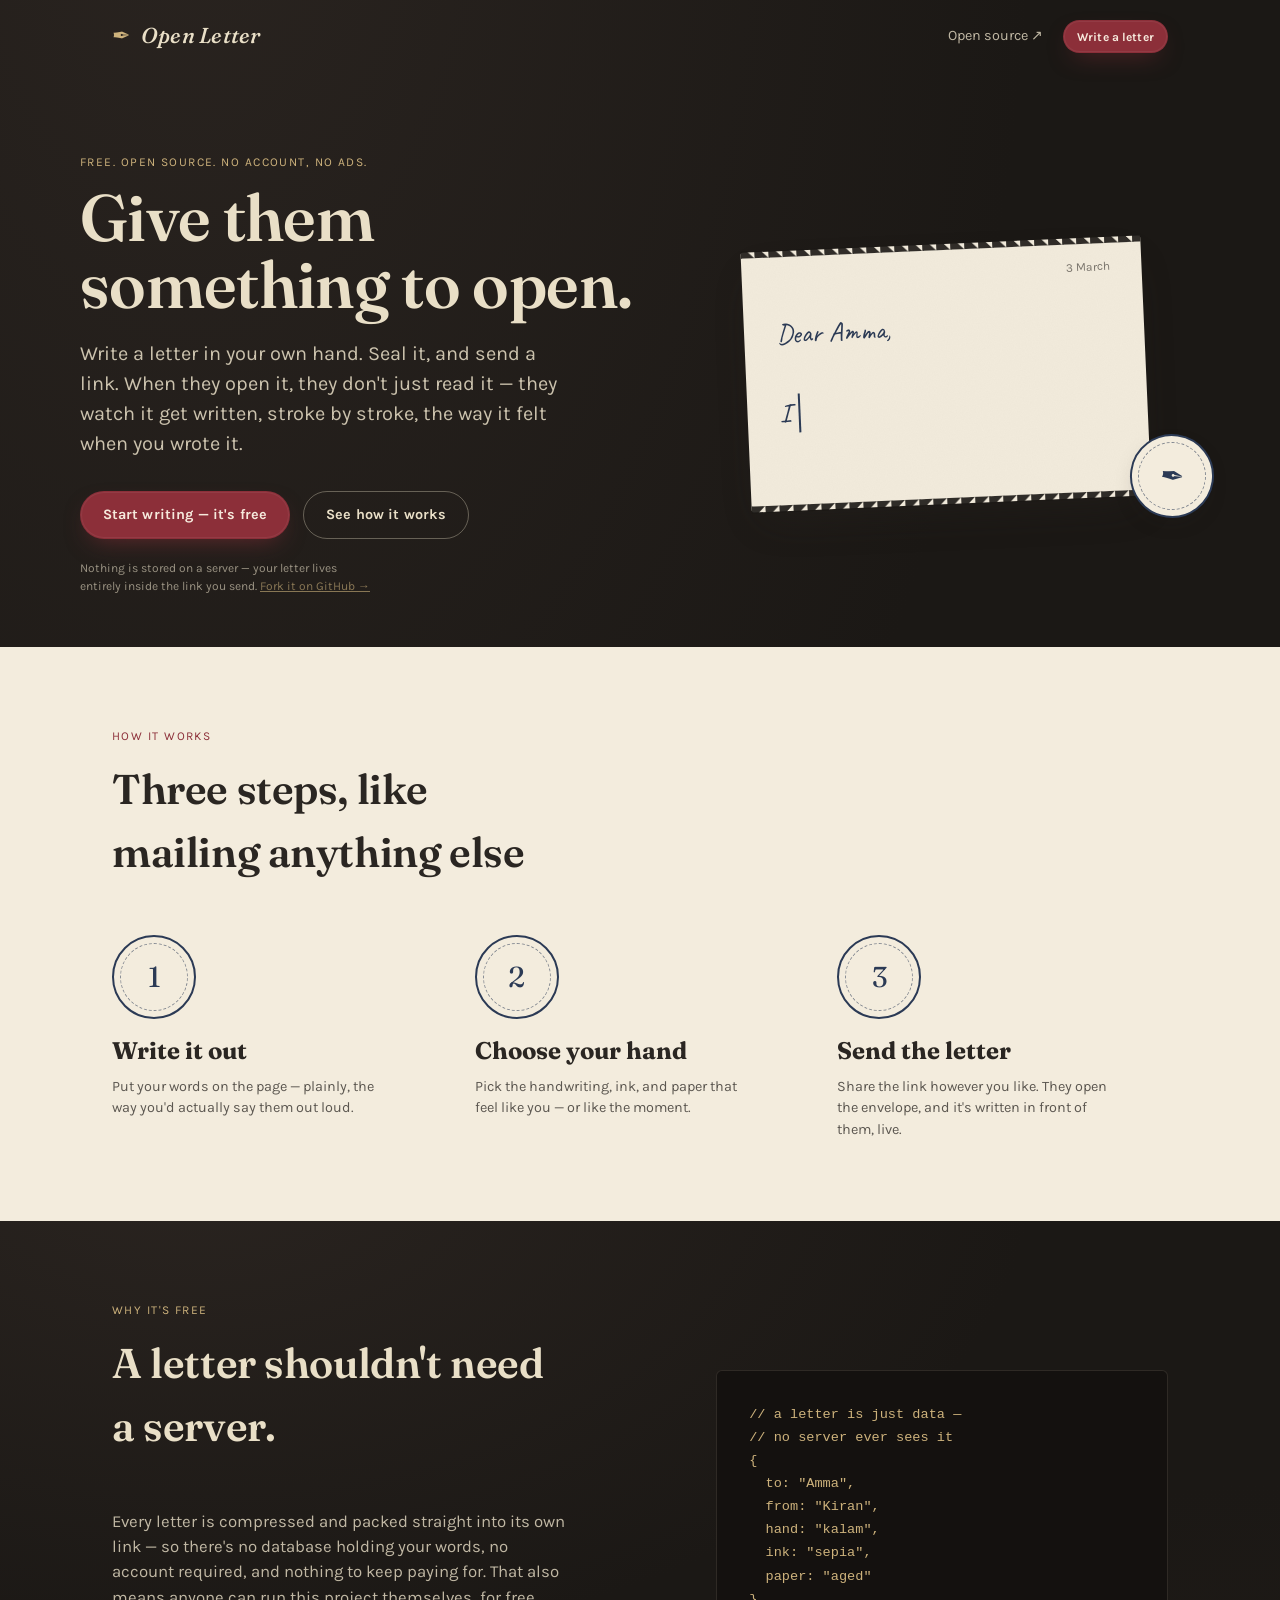
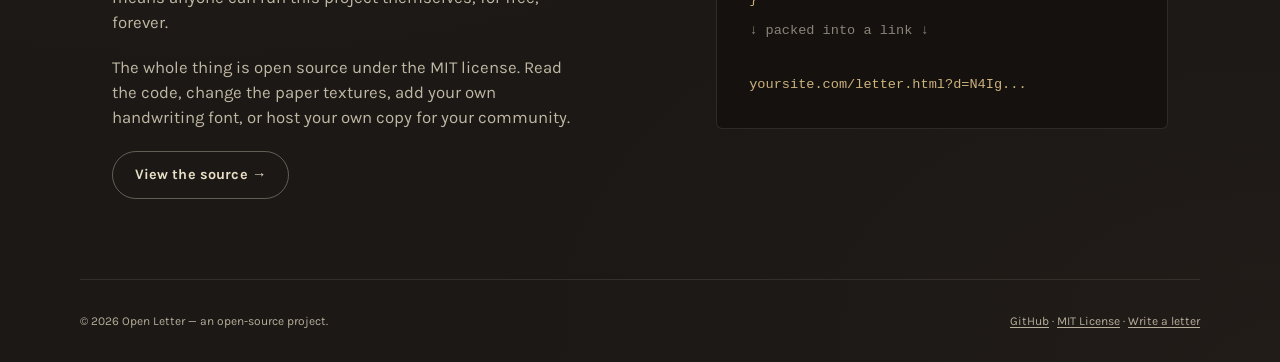
==== index.html @ 161377d2 "Change folder structure" ====
<!doctype html>
<html lang="en">
<head>
<meta charset="utf-8">
<meta name="viewport" content="width=device-width, initial-scale=1">
<title>Open Letter — write a real letter, in your own hand</title>
<meta name="description" content="A free, open-source way to write a letter and send it as a link. When they open it, they watch it get written — live, in your handwriting.">
<meta name="theme-color" content="#1b1815">
<link rel="icon" href="data:image/svg+xml,<svg xmlns=%22http://www.w3.org/2000/svg%22 viewBox=%220 0 100 100%22><circle cx=%2250%22 cy=%2250%22 r=%2246%22 fill=%22%238c2f39%22/><text x=%2250%22 y=%2264%22 font-size=%2255%22 text-anchor=%22middle%22 fill=%22%23f6e9dc%22 font-family=%22serif%22>&#9993;</text></svg>">
<link rel="stylesheet" href="assets/css/style.css">
<link rel="stylesheet" href="assets/css/home.css">
</head>
<body class="chrome-bg">

<header class="container">
  <nav class="site-nav">
    <a class="brand" href="index.html"><span class="brand-mark">✒</span> Open Letter</a>
    <div class="nav-links">
      <a class="nav-link" href="https://github.com/" target="_blank" rel="noopener">Open source ↗</a>
      <a class="btn btn-seal btn-sm" href="write.html">Write a letter</a>
    </div>
  </nav>
</header>

<main>
  <!-- ============ HERO ============ -->
  <section class="hero container">
    <div class="hero-copy">
      <p class="eyebrow">Free. Open source. No account, no ads.</p>
      <h1 class="hero-title">Give them<br>something to open.</h1>
      <p class="hero-lead">
        Write a letter in your own hand. Seal it, and send a link. When they
        open it, they don't just read it — they watch it get written,
        stroke by stroke, the way it felt when you wrote it.
      </p>
      <div class="hero-actions">
        <a class="btn btn-seal" href="write.html">Start writing — it's free</a>
        <a class="btn btn-ghost" href="#how">See how it works</a>
      </div>
      <p class="hero-meta">Nothing is stored on a server — your letter lives entirely inside the link you send. <a href="https://github.com/" target="_blank" rel="noopener">Fork it on GitHub →</a></p>
    </div>

    <div class="hero-demo" aria-hidden="true">
      <div class="paper-card paper--parchment demo-card" style="--rot:-2.5deg">
        <div class="grain"></div>
        <p class="demo-date ink-charcoal">3 March</p>
        <p class="demo-text ink-navy" id="demoText"></p>
      </div>
      <div class="postmark demo-postmark">✒</div>
    </div>
  </section>

  <!-- ============ HOW IT WORKS ============ -->
  <section id="how" class="how-section">
    <div class="container">
      <p class="eyebrow eyebrow--dark">How it works</p>
      <h2 class="section-title">Three steps, like mailing anything else</h2>

      <ol class="steps">
        <li class="step">
          <span class="postmark">1</span>
          <div>
            <h3>Write it out</h3>
            <p>Put your words on the page — plainly, the way you'd actually say them out loud.</p>
          </div>
        </li>
        <li class="step">
          <span class="postmark">2</span>
          <div>
            <h3>Choose your hand</h3>
            <p>Pick the handwriting, ink, and paper that feel like you — or like the moment.</p>
          </div>
        </li>
        <li class="step">
          <span class="postmark">3</span>
          <div>
            <h3>Send the letter</h3>
            <p>Share the link however you like. They open the envelope, and it's written in front of them, live.</p>
          </div>
        </li>
      </ol>
    </div>
  </section>

  <!-- ============ WHY FREE / OPEN SOURCE ============ -->
  <section class="oss-section chrome-bg">
    <div class="container oss-grid">
      <div>
        <p class="eyebrow">Why it's free</p>
        <h2 class="section-title section-title--light">A letter shouldn't need a server.</h2>
        <p class="oss-copy">
          Every letter is compressed and packed straight into its own link —
          so there's no database holding your words, no account required, and
          nothing to keep paying for. That also means anyone can run this
          project themselves, for free, forever.
        </p>
        <p class="oss-copy">
          The whole thing is open source under the MIT license. Read the code,
          change the paper textures, add your own handwriting font, or host
          your own copy for your community.
        </p>
        <a class="btn btn-ghost" href="https://github.com/" target="_blank" rel="noopener">View the source →</a>
      </div>
      <div class="oss-card">
        <pre class="code-snippet"><code>// a letter is just data —
// no server ever sees it
{
  to: "Amma",
  from: "Kiran",
  hand: "kalam",
  ink: "sepia",
  paper: "aged"
}
<span class="code-arrow">↓ packed into a link ↓</span>
yoursite.com/letter.html?d=N4Ig...</code></pre>
      </div>
    </div>
  </section>
</main>

<footer class="site-footer container">
  <span>© <span id="year"></span> Open Letter — an open-source project.</span>
  <span><a href="https://github.com/" target="_blank" rel="noopener">GitHub</a> · <a href="LICENSE">MIT License</a> · <a href="write.html">Write a letter</a></span>
</footer>

<script>document.getElementById('year').textContent = new Date().getFullYear();</script>
<script src="assets/js/home.js"></script>
</body>
</html>
---- assets/css/style.css ----
@import url('tokens.css');
@import url('https://fonts.googleapis.com/css2?family=Fraunces:ital,opsz,wght@0,9..144,400;0,9..144,500;0,9..144,600;1,9..144,500&family=Karla:ital,wght@0,400;0,500;0,700;1,400&family=Caveat:wght@500;700&family=Homemade+Apple&family=Kalam:wght@400;700&family=Shadows+Into+Light&family=Patrick+Hand&display=swap');

/* ---------- reset ---------- */
*, *::before, *::after { box-sizing: border-box; }
html { -webkit-text-size-adjust: 100%; scroll-behavior: smooth; }
body {
  margin: 0;
  font-family: var(--font-ui);
  font-size: var(--step-body);
  color: var(--ink-charcoal);
  background: var(--chrome-bg, #1b1815);
  line-height: 1.5;
}
img { max-width: 100%; display: block; }
/* the [hidden] attribute must always win, even over components that
   set their own `display` (buttons, flex rows, etc.) */
[hidden] { display: none !important; }
a { color: inherit; }
button { font: inherit; }
h1, h2, h3, p { margin: 0; }
:focus-visible {
  outline: 2px solid var(--brass-light);
  outline-offset: 3px;
}
@media (prefers-reduced-motion: reduce) {
  *, *::before, *::after { animation-duration: 0.001ms !important; animation-iteration-count: 1 !important; transition-duration: 0.001ms !important; scroll-behavior: auto !important; }
}

/* ---------- noise grain (inline SVG, no external asset) ---------- */
.grain {
  position: absolute; inset: 0; pointer-events: none;
  opacity: 0.35; mix-blend-mode: multiply;
  background-image: url("data:image/svg+xml;utf8,<svg xmlns='http://www.w3.org/2000/svg' width='120' height='120'><filter id='n'><feTurbulence type='fractalNoise' baseFrequency='0.85' numOctaves='2' stitchTiles='stitch'/><feColorMatrix type='matrix' values='0 0 0 0 0  0 0 0 0 0  0 0 0 0 0  0 0 0 0.05 0'/></filter><rect width='100%25' height='100%25' filter='url(%23n)'/></svg>");
}

/* ---------- layout shell ---------- */
.chrome-bg {
  background:
    radial-gradient(120% 140% at 15% -10%, #2a2420 0%, transparent 55%),
    radial-gradient(120% 140% at 100% 110%, #211c18 0%, transparent 50%),
    var(--chrome-bg, #1b1815);
  color: var(--chrome-fg, #e9dfc7);
}
.container { max-width: 1120px; margin: 0 auto; padding: 0 var(--space-5); }
@media (max-width: 640px) { .container { padding: 0 var(--space-4); } }

/* ---------- nav ---------- */
.site-nav {
  display: flex; align-items: center; justify-content: space-between;
  padding: var(--space-4) 0;
}
.brand {
  font-family: var(--font-display); font-style: italic; font-weight: 500;
  font-size: 1.35rem; letter-spacing: 0.01em; text-decoration: none;
  color: var(--chrome-fg, #e9dfc7);
  display: flex; align-items: center; gap: 0.5em;
}
.brand-mark { font-style: normal; color: var(--brass-light); }
.nav-links { display: flex; align-items: center; gap: var(--space-4); }
.nav-link {
  font-size: var(--step-small); text-decoration: none;
  color: var(--chrome-fg, #e9dfc7); opacity: 0.8;
  border-bottom: 1px solid transparent;
  white-space: nowrap;
}
.nav-link:hover { opacity: 1; border-color: currentColor; }

@media (max-width: 480px) {
  .brand { font-size: 1.15rem; }
  .nav-links { gap: var(--space-3); }
  .nav-link { display: none; }
}

/* ---------- buttons ---------- */
.btn {
  display: inline-flex; align-items: center; justify-content: center; gap: 0.5em;
  font-family: var(--font-ui); font-weight: 700; font-size: var(--step-small);
  letter-spacing: 0.01em; text-decoration: none; cursor: pointer;
  padding: 0.85em 1.5em; border-radius: 999px; border: 1px solid transparent;
  transition: transform 0.15s var(--ease-pen), box-shadow 0.15s ease, background 0.15s ease;
}
.btn:active { transform: translateY(1px) scale(0.99); }
.btn-seal {
  background: var(--accent); color: #f6e9dc;
  box-shadow: 0 10px 24px -10px rgba(140,47,57,0.65), inset 0 0 0 1px rgba(255,255,255,0.06);
}
.btn-seal:hover { background: var(--accent-dark); box-shadow: 0 14px 28px -10px rgba(140,47,57,0.75); }
.btn-ghost {
  background: transparent; color: var(--chrome-fg, #e9dfc7);
  border-color: rgba(233,223,199,0.35);
}
.btn-ghost:hover { border-color: rgba(233,223,199,0.7); }
.btn-ink {
  background: var(--ink-navy); color: #f3ecdd;
}
.btn-ink:hover { background: #22304a; }
.btn-quiet {
  background: var(--paper-deep); color: var(--ink-charcoal);
  border-color: var(--paper-shadow);
}
.btn-quiet:hover { background: var(--paper-shadow); }
.btn[disabled] { opacity: 0.5; cursor: not-allowed; }
.btn-sm { padding: 0.55em 1.1em; font-size: var(--step-caption); }

/* ---------- paper card (the signature object) ---------- */
.paper-card {
  position: relative;
  background: var(--paper);
  border-radius: 2px;
  padding: var(--space-6) var(--space-5);
  box-shadow: var(--shadow-lift);
}
.paper-card::before,
.paper-card::after {
  content: ""; position: absolute; left: 0; right: 0; height: 10px;
  background-image: linear-gradient(135deg, var(--chrome-bg, #1b1815) 50%, transparent 50%),
                     linear-gradient(45deg, var(--chrome-bg, #1b1815) 50%, transparent 50%);
  background-size: 14px 14px; background-repeat: repeat-x;
  opacity: 0.9;
}
.paper-card::before { top: -1px; background-position: 0 -7px; }
.paper-card::after { bottom: -1px; transform: scaleY(-1); background-position: 0 -7px; }
.on-parchment .paper-card::before,
.on-parchment .paper-card::after { display: none; } /* torn edge only reads against a differing bg */

.paper--parchment { background: var(--paper); }
.paper--lined {
  background:
    repeating-linear-gradient(var(--paper) 0 32px, var(--paper-line) 32px 33px),
    var(--paper);
  background-position: 0 var(--space-6);
}
.paper--kraft {
  background: #c7a874;
  color: #3a2c17;
}
.paper--kraft .ink-navy, .paper--kraft .ink-charcoal { color: #3a2c17; }
.paper--aged {
  background:
    radial-gradient(60% 50% at 20% 15%, rgba(150,120,70,0.25), transparent 60%),
    radial-gradient(50% 40% at 85% 80%, rgba(120,90,50,0.22), transparent 60%),
    var(--paper);
}

/* ---------- postmark badges (used for the 3-step process) ---------- */
.postmark {
  width: 84px; height: 84px; border-radius: 50%;
  border: 2px solid var(--ink-navy); position: relative;
  display: flex; align-items: center; justify-content: center;
  font-family: var(--font-display); font-size: 1.8rem; color: var(--ink-navy);
  flex: none;
}
.postmark::before {
  content: ""; position: absolute; inset: 6px; border-radius: 50%;
  border: 1px dashed var(--ink-navy); opacity: 0.55;
}

/* ---------- handwriting fonts (applied to actual letter content only) ---------- */
.hand-caveat { font-family: var(--font-hand-caveat); }
.hand-apple { font-family: var(--font-hand-apple); }
.hand-kalam { font-family: var(--font-hand-kalam); }
.hand-shadows { font-family: var(--font-hand-shadows); }
.hand-patrick { font-family: var(--font-hand-patrick); }

/* ---------- ink color swatches ---------- */
.ink-navy { color: var(--ink-navy); }
.ink-charcoal { color: var(--ink-charcoal); }
.ink-sepia { color: var(--ink-sepia); }
.ink-oxblood { color: var(--ink-oxblood); }

/* ---------- forms ---------- */
label { display: block; font-size: var(--step-caption); text-transform: uppercase; letter-spacing: 0.08em; color: var(--chrome-fg, #e9dfc7); opacity: 0.65; margin-bottom: 0.4em; }
input[type="text"], textarea {
  width: 100%; font-family: var(--font-ui); font-size: var(--step-body);
  color: var(--ink-charcoal); background: var(--surface-0);
  border: 1px solid var(--paper-shadow); border-radius: var(--radius-md);
  padding: 0.75em 0.9em;
}
textarea { resize: vertical; min-height: 220px; line-height: 1.6; }
input[type="text"]:focus, textarea:focus { border-color: var(--ink-navy); }

.swatch-row { display: flex; flex-wrap: wrap; gap: 0.6em; }
.swatch {
  border: 1.5px solid var(--paper-shadow); background: var(--surface-0);
  border-radius: var(--radius-md); padding: 0.5em 0.9em; cursor: pointer;
  font-size: var(--step-small); display: flex; align-items: center; gap: 0.5em;
}
.swatch[aria-pressed="true"] { border-color: var(--accent); box-shadow: 0 0 0 1px var(--accent); }
.swatch-dot { width: 14px; height: 14px; border-radius: 50%; flex: none; }

/* ---------- footer ---------- */
.site-footer {
  border-top: 1px solid rgba(233,223,199,0.15);
  padding: var(--space-5) 0; font-size: var(--step-caption); opacity: 0.75;
  display: flex; flex-wrap: wrap; gap: var(--space-3); justify-content: space-between;
}
.site-footer a { text-decoration: underline; text-underline-offset: 2px; }

.visually-hidden {
  position: absolute; width: 1px; height: 1px; overflow: hidden;
  clip: rect(0 0 0 0); white-space: nowrap;
}
---- assets/css/home.css ----
.eyebrow {
  font-size: var(--step-caption); text-transform: uppercase; letter-spacing: 0.12em;
  color: var(--brass-light); margin: 0 0 var(--space-3);
}
.eyebrow--dark { color: var(--accent); }

/* ---------- hero ---------- */
.hero {
  display: grid; grid-template-columns: 1.05fr 0.95fr; gap: var(--space-6);
  align-items: center; padding: var(--space-7) 0 var(--space-6);
}
.hero-title {
  font-family: var(--font-display); font-weight: 600; font-size: var(--step-h1);
  line-height: 1.02; color: var(--chrome-fg, #e9dfc7); margin-bottom: var(--space-4);
  letter-spacing: -0.01em;
}
.hero-lead { max-width: 40ch; opacity: 0.85; font-size: var(--step-lead); margin-bottom: var(--space-5); }
.hero-actions { display: flex; flex-wrap: wrap; gap: var(--space-3); margin-bottom: var(--space-4); }
.hero-meta { font-size: var(--step-caption); opacity: 0.6; max-width: 42ch; }
.hero-meta a { color: var(--brass-light); }

.hero-demo { position: relative; display: flex; justify-content: center; }
.demo-card {
  width: min(400px, 100%); min-height: 260px; transform: rotate(var(--rot, -2deg));
  padding: var(--space-5) var(--space-5) var(--space-6);
}
.demo-date { position: absolute; top: var(--space-4); right: var(--space-5); font-size: var(--step-caption); opacity: 0.6; }
.demo-text {
  font-family: var(--font-hand-caveat); font-size: 1.7rem; line-height: 1.45;
  white-space: pre-wrap; margin-top: var(--space-5); min-height: 8.5rem;
}
.demo-caret { display: inline-block; width: 2px; background: currentColor; margin-left: 1px; animation: caret-blink 0.9s steps(1) infinite; }
@keyframes caret-blink { 50% { opacity: 0; } }
.demo-postmark {
  position: absolute; right: -14px; bottom: -14px; background: var(--paper);
  box-shadow: var(--shadow-paper); transform: rotate(8deg);
}

@media (max-width: 860px) {
  .hero { grid-template-columns: 1fr; padding-top: var(--space-6); text-align: left; }
  .hero-demo { order: -1; margin-bottom: var(--space-4); }
  .hero-title, .hero-lead, .hero-meta { max-width: none; }
}

/* ---------- how it works ---------- */
.how-section { background: var(--paper); color: var(--ink-charcoal); padding: var(--space-7) 0; }
.section-title {
  font-family: var(--font-display); font-weight: 600; font-size: var(--step-h2);
  max-width: 16ch; margin-bottom: var(--space-6); letter-spacing: -0.01em;
}
.section-title--light { color: var(--chrome-fg, #e9dfc7); }

.steps { list-style: none; margin: 0; padding: 0; display: grid; gap: var(--space-5); grid-template-columns: repeat(3, 1fr); }
.step { display: flex; flex-direction: column; align-items: flex-start; gap: var(--space-3); }
.step h3 { font-family: var(--font-display); font-size: var(--step-h3); margin-bottom: 0.3em; }
.step p { opacity: 0.75; font-size: var(--step-small); max-width: 30ch; }

@media (max-width: 760px) {
  .steps { grid-template-columns: 1fr; }
}

/* ---------- open source section ---------- */
.oss-section { padding: var(--space-7) 0; }
.oss-grid { display: grid; grid-template-columns: 1.1fr 0.9fr; gap: var(--space-6); align-items: center; }
.oss-copy { opacity: 0.8; margin-bottom: var(--space-4); max-width: 46ch; }
.oss-card {
  background: #14110f; border: 1px solid rgba(233,223,199,0.12); border-radius: var(--radius-md);
  padding: var(--space-5); overflow-x: auto;
}
.code-snippet { margin: 0; font-family: ui-monospace, SFMono-Regular, Menlo, monospace; font-size: 0.85rem; color: #cdb27c; line-height: 1.7; }
.code-arrow { display: block; color: #8a8378; margin: 0.6em 0; }

@media (max-width: 860px) {
  .oss-grid { grid-template-columns: 1fr; }
}
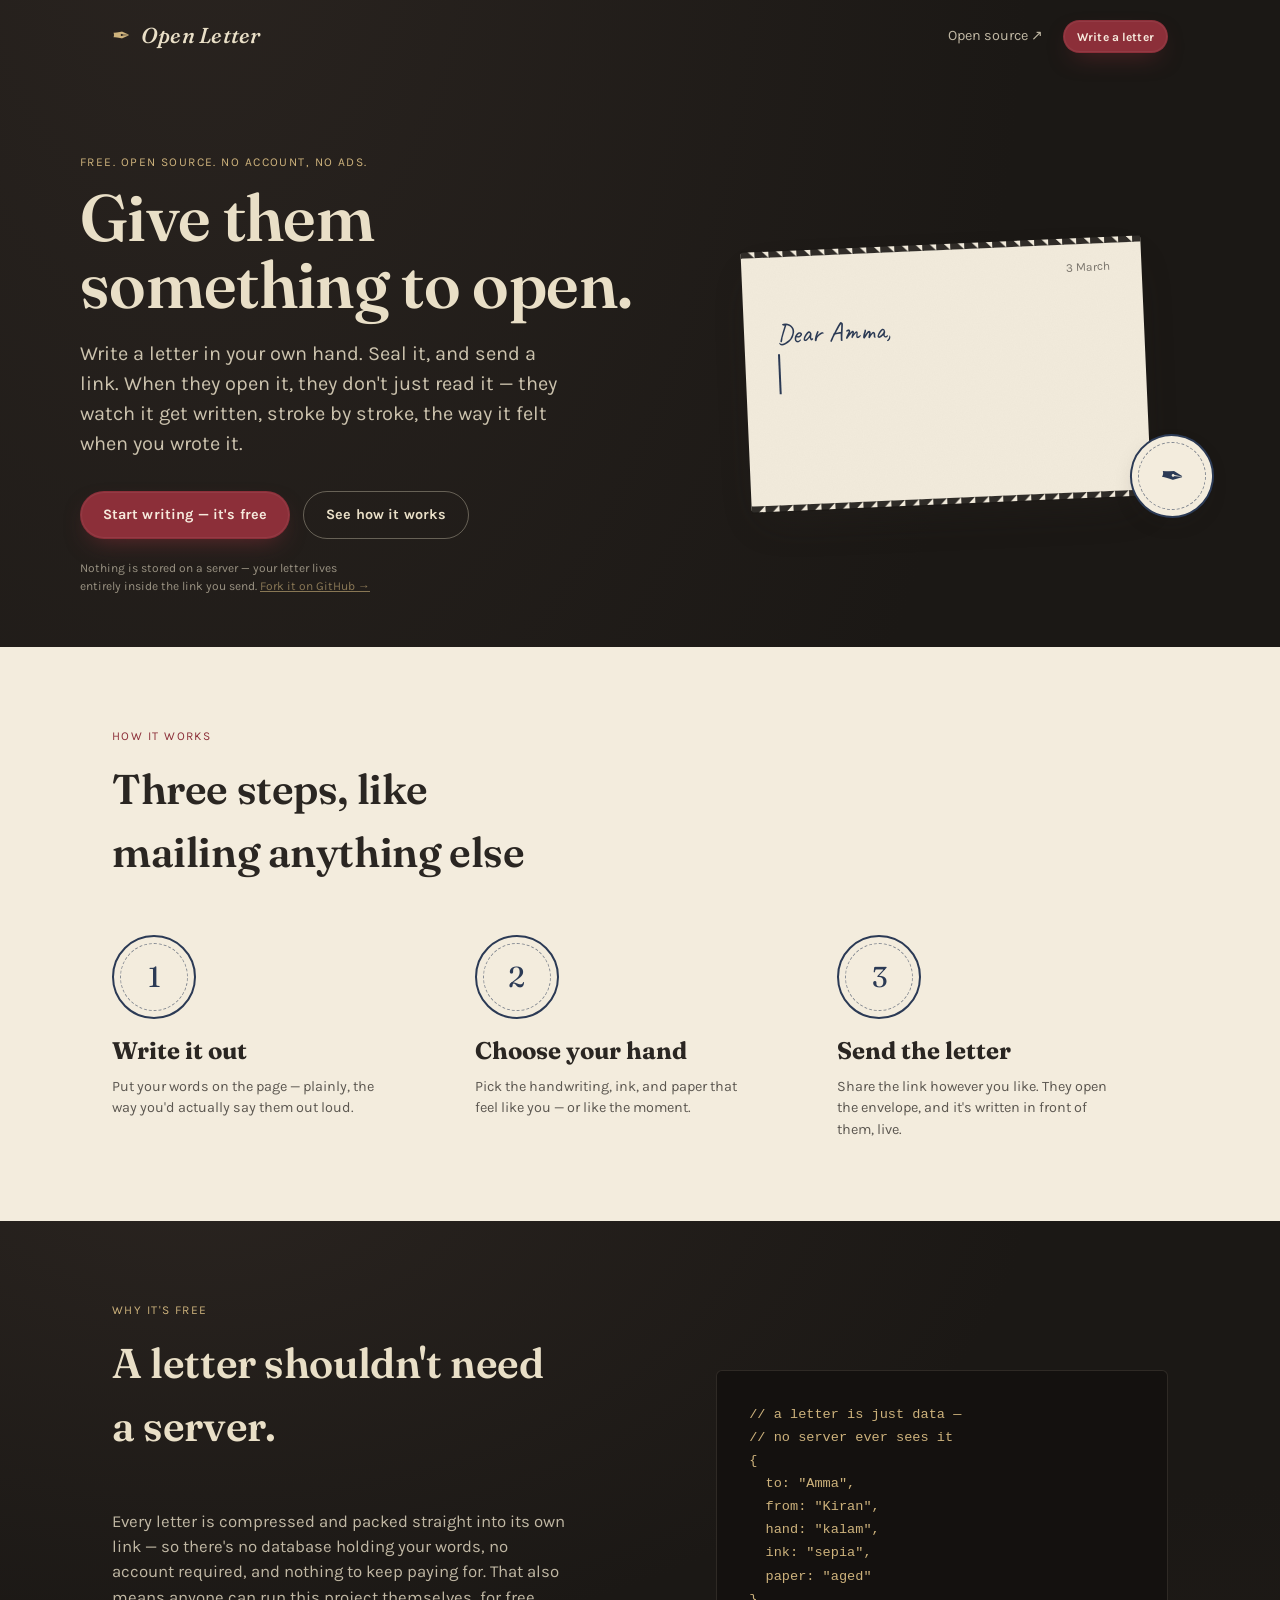
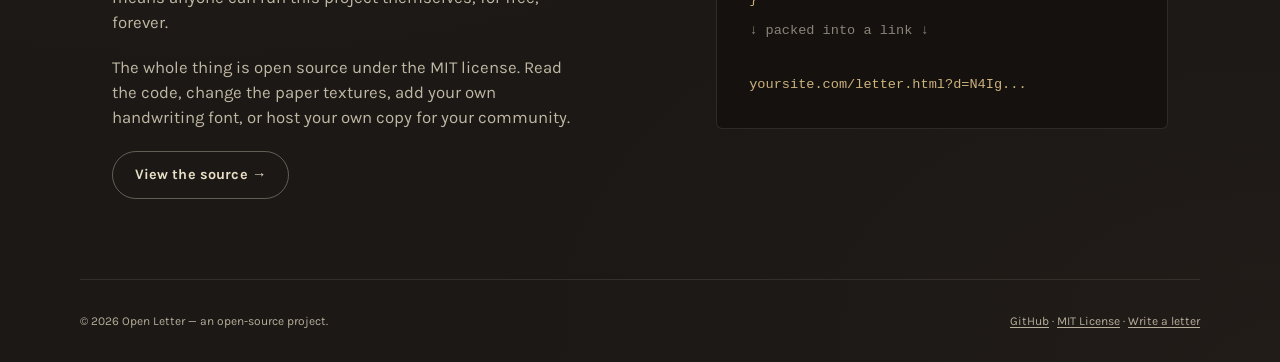
==== commit bd102c0d: "Install Vercel Web Analytics integration Implemented Vercel Web Analytics for the Open Letter projec" ====
--- a/index.html
+++ b/index.html
@@ -9,6 +9,7 @@
 <link rel="icon" href="data:image/svg+xml,<svg xmlns=%22http://www.w3.org/2000/svg%22 viewBox=%220 0 100 100%22><circle cx=%2250%22 cy=%2250%22 r=%2246%22 fill=%22%238c2f39%22/><text x=%2250%22 y=%2264%22 font-size=%2255%22 text-anchor=%22middle%22 fill=%22%23f6e9dc%22 font-family=%22serif%22>&#9993;</text></svg>">
 <link rel="stylesheet" href="assets/css/style.css">
 <link rel="stylesheet" href="assets/css/home.css">
+<script defer src="https://cdn.vercel-insights.com/v1/script.js"></script>
 </head>
 <body class="chrome-bg">
 
@@ -16,7 +17,7 @@
   <nav class="site-nav">
     <a class="brand" href="index.html"><span class="brand-mark">✒</span> Open Letter</a>
     <div class="nav-links">
-      <a class="nav-link" href="https://github.com/" target="_blank" rel="noopener">Open source ↗</a>
+      <a class="nav-link" href="https://github.com/r0hnx/open-letter" target="_blank" rel="noopener">Open source ↗</a>
       <a class="btn btn-seal btn-sm" href="write.html">Write a letter</a>
     </div>
   </nav>
@@ -37,7 +38,7 @@
         <a class="btn btn-seal" href="write.html">Start writing — it's free</a>
         <a class="btn btn-ghost" href="#how">See how it works</a>
       </div>
-      <p class="hero-meta">Nothing is stored on a server — your letter lives entirely inside the link you send. <a href="https://github.com/" target="_blank" rel="noopener">Fork it on GitHub →</a></p>
+      <p class="hero-meta">Nothing is stored on a server — your letter lives entirely inside the link you send. <a href="https://github.com/r0hnx/open-letter" target="_blank" rel="noopener">Fork it on GitHub →</a></p>
     </div>
 
     <div class="hero-demo" aria-hidden="true">
@@ -99,7 +100,7 @@
           change the paper textures, add your own handwriting font, or host
           your own copy for your community.
         </p>
-        <a class="btn btn-ghost" href="https://github.com/" target="_blank" rel="noopener">View the source →</a>
+        <a class="btn btn-ghost" href="https://github.com/r0hnx/open-letter" target="_blank" rel="noopener">View the source →</a>
       </div>
       <div class="oss-card">
         <pre class="code-snippet"><code>// a letter is just data —
@@ -120,7 +121,7 @@
 
 <footer class="site-footer container">
   <span>© <span id="year"></span> Open Letter — an open-source project.</span>
-  <span><a href="https://github.com/" target="_blank" rel="noopener">GitHub</a> · <a href="LICENSE">MIT License</a> · <a href="write.html">Write a letter</a></span>
+  <span><a href="https://github.com/r0hnx/open-letter" target="_blank" rel="noopener">GitHub</a> · <a href="LICENSE">MIT License</a> · <a href="write.html">Write a letter</a></span>
 </footer>
 
 <script>document.getElementById('year').textContent = new Date().getFullYear();</script>
--- a/assets/css/style.css
+++ b/assets/css/style.css
@@ -180,14 +180,30 @@
 textarea { resize: vertical; min-height: 220px; line-height: 1.6; }
 input[type="text"]:focus, textarea:focus { border-color: var(--ink-navy); }
 
-.swatch-row { display: flex; flex-wrap: wrap; gap: 0.6em; }
+@media (max-width: 600px) {
+  input[type="text"], textarea { font-size: var(--step-small); padding: 0.65em 0.8em; }
+  textarea { min-height: 180px; }
+}
+
+.swatch-row { display: flex; flex-wrap: wrap; gap: 0.75em; }
 .swatch {
   border: 1.5px solid var(--paper-shadow); background: var(--surface-0);
-  border-radius: var(--radius-md); padding: 0.5em 0.9em; cursor: pointer;
-  font-size: var(--step-small); display: flex; align-items: center; gap: 0.5em;
-}
-.swatch[aria-pressed="true"] { border-color: var(--accent); box-shadow: 0 0 0 1px var(--accent); }
-.swatch-dot { width: 14px; height: 14px; border-radius: 50%; flex: none; }
+  border-radius: var(--radius-md); padding: 0.65em 1.1em; cursor: pointer;
+  font-size: var(--step-body); display: flex; align-items: center; gap: 0.5em;
+  transition: all 0.2s ease;
+  min-width: 100px;
+}
+.swatch:hover { transform: translateY(-2px); box-shadow: 0 4px 12px rgba(42,38,34,0.15); }
+.swatch[aria-pressed="true"] { border-color: var(--paper-deep); box-shadow: 0 0 0 2px var(--paper-shadow); background: var(--paper-deep); }
+.swatch-theme .swatch-dot { display: none; }
+.swatch-dot { width: 18px; height: 18px; border-radius: 50%; flex: none; }
+.swatch-hand-sample { font-family: var(--font-hand-caveat); font-size: 1.1em; }
+.swatch.is-active { animation: swatch-pulse 0.3s ease; }
+@keyframes swatch-pulse {
+  0% { transform: scale(1); }
+  50% { transform: scale(1.12); box-shadow: 0 0 0 6px rgba(42,38,34,0.2); }
+  100% { transform: scale(1); }
+}
 
 /* ---------- footer ---------- */
 .site-footer {
